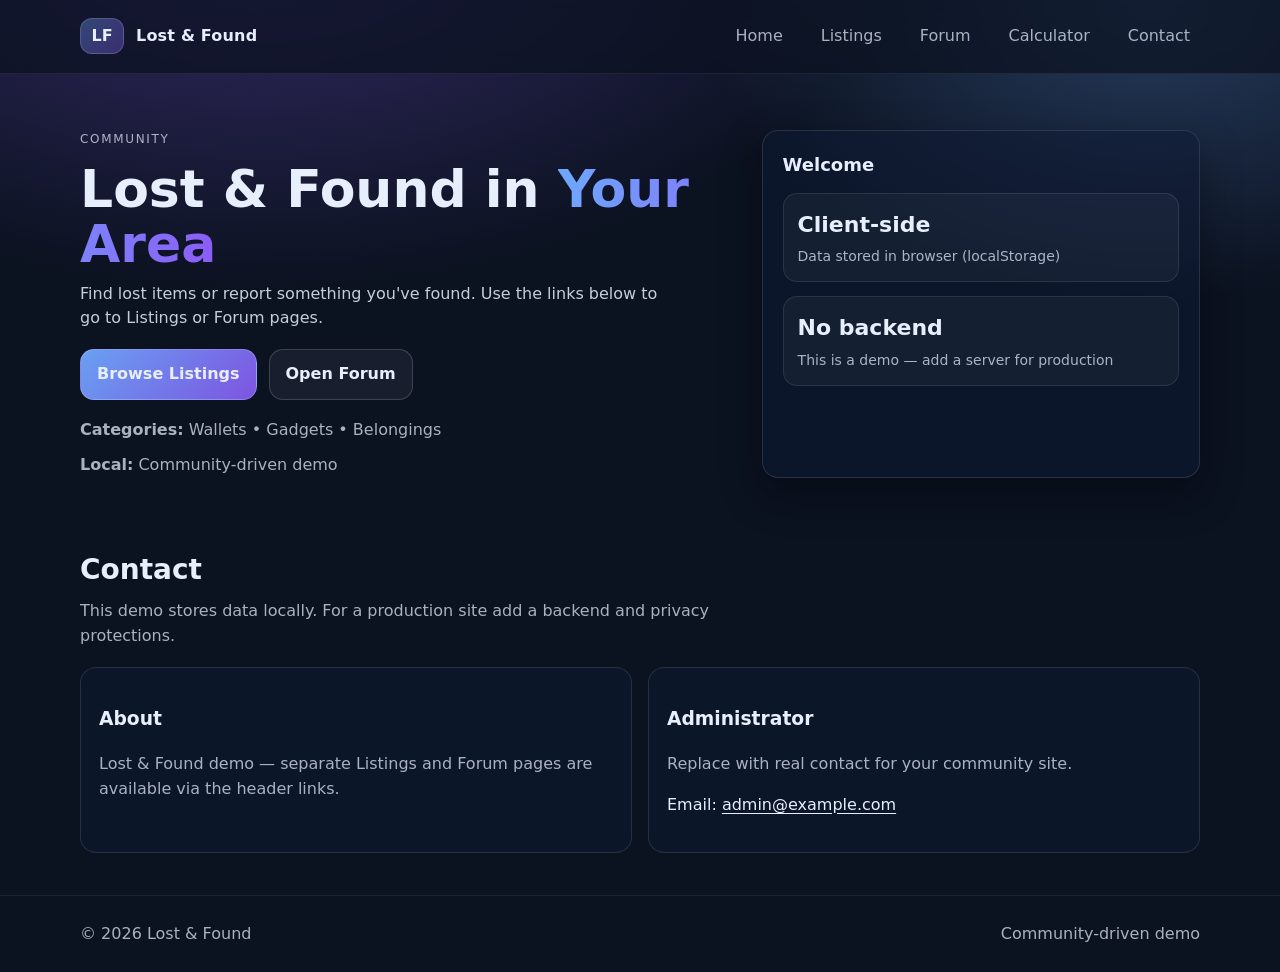
==== index.html @ ac5f8b8d "Publish ingredient costing calculator Co-authored-by: Copilot <223556219+Copilot@users.noreply.githu" ====
﻿<!doctype html>
<html lang="en">
<head>
  <meta charset="utf-8" />
  <meta name="viewport" content="width=device-width, initial-scale=1" />
  <title>Lost & Found — Home</title>
  <link rel="stylesheet" href="styles.css" />
</head>
<body>
  <a class="skip-link" href="#main">Skip to content</a>

  <header class="site-header">
    <div class="container nav">
      <a class="brand" href="index.html" aria-label="Home">
        <span class="brand__initial">LF</span>
        <span class="brand__text">Lost & Found</span>
      </a>

      <nav aria-label="Primary">
        <button class="nav-toggle" type="button" aria-expanded="false" aria-controls="nav-menu">
          Menu
        </button>
        <div id="nav-menu" class="nav-menu" data-open="false">
          <a href="index.html" class="nav-link">Home</a>
          <a href="listings.html" class="nav-link">Listings</a>
          <a href="forum.html" class="nav-link">Forum</a>
          <a href="calculator.html" class="nav-link">Calculator</a>
          <a href="#contact" class="nav-link">Contact</a>
        </div>
      </nav>
    </div>
  </header>

  <main id="main">
    <section class="hero">
      <div class="container hero-grid">
        <div class="hero-copy">
          <p class="eyebrow">Community</p>
          <h1>Lost & Found in <span class="accent">Your Area</span></h1>
          <p class="lead">Find lost items or report something you've found. Use the links below to go to Listings or Forum pages.</p>

          <div class="hero-cta">
            <a class="btn btn-primary" href="listings.html">Browse Listings</a>
            <a class="btn btn-ghost" href="forum.html">Open Forum</a>
          </div>

          <ul class="meta">
            <li><strong>Categories:</strong> Wallets • Gadgets • Belongings</li>
            <li><strong>Local:</strong> Community-driven demo</li>
          </ul>
        </div>

        <div class="hero-card" aria-label="Quick info">
          <h2 class="hero-card__title">Welcome</h2>
          <div class="stats">
            <div class="stat">
              <div class="stat__value">Client-side</div>
              <div class="stat__label">Data stored in browser (localStorage)</div>
            </div>
            <div class="stat">
              <div class="stat__value">No backend</div>
              <div class="stat__label">This is a demo — add a server for production</div>
            </div>
          </div>
        </div>
      </div>
    </section>

    <section id="contact" class="section">
      <div class="container">
        <div class="section-head">
          <h2>Contact</h2>
          <p class="section-subtitle">This demo stores data locally. For a production site add a backend and privacy protections.</p>
        </div>

        <div class="contact">
          <div class="contact__card">
            <h3>About</h3>
            <p class="muted">Lost & Found demo — separate Listings and Forum pages are available via the header links.</p>
          </div>

          <div class="contact__form" style="padding:18px;">
            <h3>Administrator</h3>
            <p class="muted">Replace with real contact for your community site.</p>
            <p>Email: <a class="contact__link" href="mailto:admin@example.com">admin@example.com</a></p>
          </div>
        </div>
      </div>
    </section>
  </main>

  <footer class="site-footer">
    <div class="container footer-inner">
      <span>© <span id="year"></span> Lost & Found</span>
      <span class="muted">Community-driven demo</span>
    </div>
  </footer>

  <script src="script.js"></script>
</body>
</html>
---- styles.css ----
﻿:root{
  --bg:#0b1220;
  --panel:#0f1b33;
  --text:#e7eefc;
  --muted:rgba(231,238,252,.72);
  --border:rgba(231,238,252,.14);
  --primary:#6ea8fe;
  --primary2:#8b5cf6;
  --shadow: 0 16px 40px rgba(0,0,0,.35);
  --radius: 16px;
  --container: 1120px;
  --focus: 0 0 0 4px rgba(110,168,254,.35);
}

*{box-sizing:border-box;}
html{scroll-behavior:smooth;}
body{
  margin:0;
  font-family: ui-sans-serif, system-ui, -apple-system, Segoe UI, Roboto, Arial, "Noto Sans", "Liberation Sans", sans-serif;
  background: radial-gradient(1200px 700px at 20% -10%, rgba(139,92,246,.35), transparent 55%),
              radial-gradient(900px 600px at 90% 0%, rgba(110,168,254,.28), transparent 50%),
              var(--bg);
  color:var(--text);
  line-height:1.55;
}

.skip-link{
  position:absolute;
  left:-999px;
  top:auto;
  width:1px;
  height:1px;
  overflow:hidden;
}
.skip-link:focus{
  left:16px;
  top:16px;
  width:auto;
  height:auto;
  padding:10px 12px;
  background:rgba(15,27,51,.95);
  border:1px solid var(--border);
  border-radius:12px;
  z-index:1000;
  outline:none;
}

.container{
  width: min(var(--container), calc(100% - 32px));
  margin: 0 auto;
}

.site-header{
  position:sticky;
  top:0;
  z-index:50;
  backdrop-filter: blur(10px);
  background: rgba(11,18,32,.7);
  border-bottom: 1px solid rgba(231,238,252,.08);
}

.nav{
  display:flex;
  align-items:center;
  justify-content:space-between;
  padding: 14px 0;
}

.brand{
  display:flex;
  align-items:center;
  gap:12px;
  text-decoration:none;
  color:var(--text);
  font-weight:700;
}
.brand__initial{
  display:grid;
  place-items:center;
  width:44px;
  height:36px;
  border-radius:12px;
  background: linear-gradient(135deg, rgba(110,168,254,.35), rgba(139,92,246,.35));
  border:1px solid rgba(231,238,252,.18);
}
.brand__text{letter-spacing:.2px;}

.nav-toggle{
  display:none;
  background:transparent;
  color:var(--text);
  border:1px solid var(--border);
  border-radius:12px;
  padding:10px 12px;
}

.nav-menu{
  display:flex;
  gap:18px;
  align-items:center;
}
.nav-link{
  color:var(--muted);
  text-decoration:none;
  padding:10px 10px;
  border-radius:12px;
}
.nav-link:hover{color:var(--text); background: rgba(231,238,252,.06);}
.nav-link[aria-current="page"]{color:var(--text); background:rgba(231,238,252,.09);}

.hero{
  padding: 56px 0 28px;
}
.hero-grid{
  display:grid;
  grid-template-columns: 1.2fr .8fr;
  gap: 24px;
  align-items:stretch;
}

.eyebrow{
  margin:0;
  color:var(--muted);
  letter-spacing:.14em;
  text-transform:uppercase;
  font-size:12px;
}

.hero-copy h1{
  margin: 14px 0 10px;
  font-size: clamp(34px, 4.5vw, 52px);
  line-height:1.05;
}

.accent{
  background: linear-gradient(90deg, var(--primary), var(--primary2));
  -webkit-background-clip:text;
  background-clip:text;
  color:transparent;
}

.lead{margin:0 0 18px; color:rgba(231,238,252,.85); font-size: 16px; max-width: 58ch;}

.hero-cta{display:flex; gap:12px; flex-wrap:wrap; margin-bottom:18px;}

.btn{
  display:inline-flex;
  align-items:center;
  justify-content:center;
  gap:10px;
  padding: 12px 16px;
  border-radius:14px;
  text-decoration:none;
  border: 1px solid rgba(231,238,252,.18);
  color: var(--text);
  font-weight: 650;
  cursor:pointer;
  background: rgba(231,238,252,.06);
}
.btn:hover{transform: translateY(-1px); box-shadow: 0 10px 22px rgba(0,0,0,.25);}
.btn:focus{outline:none; box-shadow: var(--focus);}

.btn-primary{
  background: linear-gradient(135deg, rgba(110,168,254,.95), rgba(139,92,246,.9));
  border-color: rgba(231,238,252,.22);
}
.btn-ghost{background: rgba(231,238,252,.06);}

.btn-small{padding:10px 12px; border-radius:12px; font-size:14px;}

.meta{
  list-style:none;
  padding:0;
  margin: 16px 0 0;
  display:grid;
  gap: 10px;
}
.meta li{color:var(--muted);}

.hero-card{
  background: rgba(15,27,51,.55);
  border: 1px solid rgba(231,238,252,.12);
  border-radius: var(--radius);
  box-shadow: var(--shadow);
  padding: 20px;
}
.hero-card__title{margin:0 0 14px; font-size:18px;}

.stats{display:grid; grid-template-columns: 1fr; gap:14px;}
.stat{
  border:1px solid rgba(231,238,252,.10);
  background: rgba(231,238,252,.04);
  border-radius:14px;
  padding:14px;
}
.stat__value{font-weight:800; font-size:22px;}
.stat__label{color:var(--muted); font-size:14px; margin-top:4px;}

.hero-card__links{display:flex; flex-wrap:wrap; gap:10px; margin-top:16px;}

.chip{
  display:inline-flex;
  padding:8px 12px;
  border-radius:999px;
  background: rgba(231,238,252,.06);
  border: 1px solid rgba(231,238,252,.12);
  color: var(--text);
  text-decoration:none;
  font-size: 13px;
}
.chip:hover{background: rgba(231,238,252,.10);}

.section{padding: 42px 0;}
.section--alt{
  background: rgba(15,27,51,.35);
  border-top: 1px solid rgba(231,238,252,.08);
  border-bottom: 1px solid rgba(231,238,252,.08);
}

.section-head{margin-bottom: 18px;}
.section-head h2{margin:0 0 8px; font-size: 28px;}
.section-subtitle{margin:0; color:var(--muted); max-width:70ch;}

.grid{
  display:grid;
  grid-template-columns: repeat(3, minmax(0, 1fr));
  gap: 16px;
}

.card{
  border-radius: var(--radius);
  border: 1px solid rgba(231,238,252,.12);
  background: rgba(15,27,51,.50);
  padding: 18px;
  box-shadow: 0 12px 24px rgba(0,0,0,.20);
}
.card__badge{
  display:inline-flex;
  padding: 7px 10px;
  border-radius: 999px;
  background: rgba(110,168,254,.12);
  border: 1px solid rgba(110,168,254,.25);
  color: rgba(231,238,252,.92);
  font-size: 12px;
  font-weight: 650;
}
.card__title{margin: 12px 0 6px; font-size: 18px;}
.card__desc{margin:0 0 12px; color: rgba(231,238,252,.82);}

.bullets{margin:0; padding-left: 18px; color:var(--muted);}
.bullets li{margin: 6px 0;}

.card__actions{display:flex; gap:10px; flex-wrap:wrap; margin-top: 14px;}

.resume{
  display:flex;
  align-items:center;
  justify-content:space-between;
  gap: 18px;
  padding: 18px;
  border-radius: var(--radius);
  border: 1px solid rgba(231,238,252,.12);
  background: rgba(231,238,252,.04);
}
.resume h3{margin:0 0 6px;}
.resume__left p{margin:0; color:var(--muted);} 
.resume__right{display:flex; flex-direction:column; align-items:flex-start; gap:8px;}
.muted{color:var(--muted); margin:0;}

.contact{
  display:grid;
  grid-template-columns: 1fr 1fr;
  gap: 16px;
}

.contact__card{
  border-radius: var(--radius);
  border: 1px solid rgba(231,238,252,.12);
  background: rgba(15,27,51,.50);
  padding: 18px;
}
.contact__line{margin: 12px 0;}
.contact__label{color:var(--muted); margin-right:10px;}
.contact__link{color:var(--text); text-decoration:underline; text-underline-offset: 3px;}
.contact__chips{display:flex; flex-wrap:wrap; gap:10px; margin-top: 10px;}

.contact__form{
  border-radius: var(--radius);
  border: 1px solid rgba(231,238,252,.12);
  background: rgba(15,27,51,.50);
  padding: 18px;
}

label{display:block; margin: 12px 0;}
label span{display:block; color:var(--muted); margin-bottom:6px; font-size: 13px;}
input, textarea, select{
  width:100%;
  border-radius: 14px;
  padding: 12px 12px;
  border:1px solid rgba(231,238,252,.14);
  background: rgba(231,238,252,.04);
  color: var(--text);
}
input:focus, textarea:focus, select:focus{outline:none; box-shadow: var(--focus); border-color: rgba(110,168,254,.45);} 
textarea{resize: vertical;}

.site-footer{
  padding: 26px 0;
  border-top: 1px solid rgba(231,238,252,.08);
  color: var(--muted);
}
.footer-inner{display:flex; justify-content:space-between; align-items:center; gap:10px; flex-wrap:wrap;}

/* Listings and forum specific styles */
.category-buttons{display:flex; gap:10px; margin: 12px 0 18px; flex-wrap:wrap;}
.listings-grid{display:grid; grid-template-columns: repeat(3, 1fr); gap:14px;}
.listing-card{
  padding:14px; border-radius:12px; background: rgba(231,238,252,.03); border:1px solid rgba(231,238,252,.06);
}
.listing-type{font-weight:700; font-size:13px; padding:6px 8px; border-radius:8px; display:inline-block; margin-bottom:8px;}
.listing-title{font-size:16px; margin:6px 0 8px;}
.listing-desc{color:var(--muted); margin-bottom:8px;}
.listing-contact{color:var(--muted); font-size:13px;}

.forum{display:grid; grid-template-columns: 1fr 1.1fr; gap:18px; align-items:start;}
.forum-list{display:flex; flex-direction:column; gap:12px;}
.forum-post{padding:14px; border-radius:12px; background: rgba(231,238,252,.03); border:1px solid rgba(231,238,252,.06);}
.post-header{display:flex; justify-content:space-between; gap:12px; align-items:center;}
.post-title{font-weight:700;}
.post-body{color:var(--muted); margin:8px 0;}
.post-contact{font-size:13px; color:var(--muted);}
.comment-list{margin-top:10px; padding-top:10px; border-top:1px dashed rgba(231,238,252,.04);}
.comment{margin:8px 0; color:var(--muted);}
.comment-form{margin-top:10px; display:flex; gap:8px;}
.comment-form input{flex:1}

@media (max-width: 920px){
  .hero-grid{grid-template-columns: 1fr;}
  .grid{grid-template-columns: 1fr;}
  .contact{grid-template-columns: 1fr;}
  .resume{flex-direction:column; align-items:flex-start;}
  .listings-grid{grid-template-columns: repeat(2,1fr);}
  .forum{grid-template-columns: 1fr;}
}

@media (max-width: 560px){
  .nav-toggle{display:inline-flex;}
  .nav-menu{
    position:absolute;
    right: 16px;
    top: 66px;
    flex-direction:column;
    align-items:flex-start;
    gap: 8px;
    padding: 12px;
    border-radius: 16px;
    background: rgba(11,18,32,.95);
    border: 1px solid rgba(231,238,252,.12);
    box-shadow: var(--shadow);
    display:none;
  }
  .nav-menu[data-open="true"]{display:flex;}
  .nav{position:relative;}
  .listings-grid{grid-template-columns:1fr;}
}

/* Ingredient costing calculator */
.calculator-main{
  color:#23372d;
  background:
    radial-gradient(900px 480px at 88% 0%, rgba(220,154,116,.14), transparent 58%),
    #f4efe6;
}
.calculator-workspace{padding:48px 0 62px;}
.calculator-intro{max-width:760px; margin:0 0 30px;}
.calculator-kicker,.panel-index{
  margin:0;
  color:#a6533d;
  font-size:12px;
  font-weight:800;
  letter-spacing:.13em;
  text-transform:uppercase;
}
.calculator-kicker span{padding:0 5px; color:#c9aa91;}
.calculator-intro h1{
  margin:13px 0 12px;
  color:#1d382b;
  font-family:Georgia, "Times New Roman", serif;
  font-size:clamp(36px, 5vw, 58px);
  font-weight:500;
  letter-spacing:-.045em;
  line-height:1.04;
}
.calculator-intro h1 em{color:#ad5f47; font-weight:400;}
.calculator-intro > p:last-child{max-width:56ch; margin:0; color:#58675e; font-size:17px;}
.calculator-panel,.earnings-panel{
  border:1px solid #ded8cb;
  border-radius:16px;
  background:rgba(255,253,248,.9);
  box-shadow:0 12px 34px rgba(57,49,36,.055);
}
.ingredients-panel{padding:24px 26px 18px;}
.panel-heading{
  display:flex;
  align-items:flex-end;
  justify-content:space-between;
  gap:20px;
  margin-bottom:20px;
}
.panel-heading h2,.earnings-heading h2{
  margin:5px 0 0;
  color:#20392d;
  font-family:Georgia, "Times New Roman", serif;
  font-size:25px;
  font-weight:500;
  letter-spacing:-.025em;
}
.panel-index span{color:#c9aa91;}
.panel-hint{max-width:38ch; margin:0 0 2px; color:#657067; font-size:13px; text-align:right;}
.ingredient-table-wrap{width:100%; overflow-x:auto;}
.ingredient-table{width:100%; border-collapse:collapse; table-layout:fixed;}
.ingredient-table th{
  padding:0 8px 10px;
  color:#657067;
  font-size:11px;
  font-weight:750;
  letter-spacing:.08em;
  text-align:left;
  text-transform:uppercase;
}
.ingredient-table th:first-child{width:27%; padding-left:0;}
.ingredient-table th:nth-child(2){width:15%;}
.ingredient-table th:nth-child(3){width:13%;}
.ingredient-table th:nth-child(4){width:18%;}
.ingredient-table th:nth-child(5){width:18%;}
.ingredient-table th:last-child{width:44px;}
.ingredient-table td{padding:7px 8px; border-top:1px solid #ebe6dc;}
.ingredient-table td:first-child{padding-left:0;}
.calculator-main input,.calculator-main select{
  width:100%;
  min-width:0;
  min-height:42px;
  padding:9px 11px;
  border:1px solid #d9d5cb;
  border-radius:8px;
  background:#fffefa;
  color:#26392f;
  font:inherit;
  font-size:14px;
}
.calculator-main input::placeholder{color:#8b918b;}
.calculator-main input:focus,.calculator-main select:focus,.calculator-main button:focus-visible{
  outline:3px solid rgba(166,83,61,.28);
  outline-offset:2px;
  border-color:#a6533d;
  box-shadow:none;
}
.calculator-main input:invalid{border-color:#b96752;}
.ingredient-line-total{color:#273d30; font-size:14px; font-weight:750; white-space:nowrap;}
.remove-cell{text-align:right;}
.remove-ingredient{
  width:34px;
  height:34px;
  border:1px solid #e3dcd1;
  border-radius:50%;
  background:transparent;
  color:#8a5142;
  font-size:22px;
  line-height:1;
  cursor:pointer;
}
.remove-ingredient:hover{background:#f7e9e2; border-color:#d9b3a4;}
.ingredient-status{min-height:20px; margin:8px 0 0; color:#914b39; font-size:13px;}
.ingredient-controls{
  display:flex;
  align-items:center;
  justify-content:space-between;
  gap:16px;
  padding-top:14px;
  border-top:1px solid #e6e0d5;
}
.calculator-add{
  display:inline-flex;
  align-items:center;
  gap:8px;
  padding:9px 12px;
  border:1px solid #c9d1c7;
  border-radius:8px;
  background:#edf1e9;
  color:#31503d;
  font:inherit;
  font-size:14px;
  font-weight:700;
  cursor:pointer;
}
.calculator-add span{font-size:19px; line-height:14px;}
.calculator-add:hover{background:#e3eadf;}
.batch-total{display:flex; align-items:center; gap:20px; margin:0; color:#5b675d; font-size:14px;}
.batch-total strong{color:#1f382b; font-size:19px; font-variant-numeric:tabular-nums;}
.calculator-lower{display:grid; grid-template-columns:minmax(260px,.8fr) minmax(0,1.45fr); gap:18px; margin-top:18px; align-items:stretch;}
.production-panel{padding:24px 24px 22px;}
.production-panel .panel-heading{margin-bottom:12px;}
.production-fields{display:grid; gap:7px;}
.calculator-field{display:block; margin:9px 0;}
.calculator-field > span:first-child{display:block; margin-bottom:7px; color:#344b3c; font-size:13px; font-weight:750;}
.calculator-field small{display:block; margin-top:6px; color:#6d776f; font-size:12px;}
.currency-input{position:relative;}
.currency-input > span{
  position:absolute;
  top:50%;
  left:12px;
  z-index:1;
  color:#667066;
  transform:translateY(-50%);
}
.currency-input input{padding-left:27px;}
.earnings-panel{
  padding:24px;
  border-color:#254837;
  background:#234333;
  color:#f8f4ea;
  box-shadow:0 14px 32px rgba(30,56,42,.15);
}
.earnings-heading h2{color:#fffaf0;}
.earnings-panel .panel-index{color:#e3ab91;}
.calculation-message{min-height:22px; margin:14px 0 4px; color:#f0c3a9; font-size:13px;}
.earnings-grid{display:grid; grid-template-columns:repeat(3,minmax(0,1fr)); gap:1px; overflow:hidden; border:1px solid rgba(242,236,221,.2); border-radius:10px; background:rgba(242,236,221,.17);}
.earning{display:flex; min-height:94px; flex-direction:column; justify-content:center; gap:7px; padding:14px; background:#234333;}
.earning--per-item,.earning--batch{grid-column:span 1; min-height:138px; background:#2b5140;}
.earning--per-item{background:#315a47;}
.earning-label{color:#d7e0d5; font-size:12px; font-weight:700; letter-spacing:.025em;}
.earning strong{color:#fff9ee; font-size:clamp(19px,2vw,25px); font-variant-numeric:tabular-nums; line-height:1.15;}
.earning--per-item strong{color:#f1b399; font-family:Georgia, "Times New Roman", serif; font-size:clamp(28px,3vw,37px);}
.earning--batch strong{font-family:Georgia, "Times New Roman", serif; font-size:clamp(25px,2.6vw,33px);}
.earning strong.is-negative{color:#ffc2ad;}
.earning-caption{color:#c6d2c8; font-size:11px; line-height:1.4;}
.earnings-note{margin:13px 0 0; color:#cfdbd0; font-size:12px; line-height:1.5;}
.visually-hidden{
  position:absolute;
  width:1px;
  height:1px;
  padding:0;
  margin:-1px;
  overflow:hidden;
  clip:rect(0,0,0,0);
  white-space:nowrap;
  border:0;
}

@media (max-width: 760px){
  .calculator-workspace{padding-top:36px;}
  .calculator-lower{grid-template-columns:1fr;}
  .earnings-grid{grid-template-columns:repeat(2,minmax(0,1fr));}
  .earning--per-item,.earning--batch{min-height:125px;}
}
@media (max-width: 560px){
  .calculator-intro{margin-bottom:22px;}
  .calculator-intro h1{font-size:39px;}
  .calculator-intro > p:last-child{font-size:15px;}
  .ingredients-panel,.production-panel,.earnings-panel{padding:18px 16px;}
  .panel-heading{align-items:flex-start; flex-direction:column; gap:8px; margin-bottom:14px;}
  .panel-hint{text-align:left;}
  .ingredient-table{table-layout:auto;}
  .ingredient-table thead{
    position:absolute;
    width:1px;
    height:1px;
    padding:0;
    margin:-1px;
    overflow:hidden;
    clip:rect(0,0,0,0);
    white-space:nowrap;
  }
  .ingredient-table,.ingredient-table tbody{display:block;}
  .ingredient-table tbody{display:grid; gap:10px;}
  .ingredient-table tr{
    display:grid;
    grid-template-columns:minmax(0,1fr) minmax(0,1fr);
    gap:4px 10px;
    padding:10px;
    border:1px solid #e8e1d6;
    border-radius:10px;
    background:#fffefa;
  }
  .ingredient-table td,.ingredient-table td:first-child{min-width:0; padding:2px 0; border:0;}
  .ingredient-table td:first-child{grid-column:1 / 2;}
  .ingredient-table td:nth-child(2)::before,.ingredient-table td:nth-child(3)::before,
  .ingredient-table td:nth-child(4)::before,.ingredient-table td:nth-child(5)::before{
    display:block;
    margin:0 0 4px;
    color:#657067;
    content:"";
    font-size:10px;
    font-weight:750;
    letter-spacing:.06em;
    text-transform:uppercase;
  }
  .ingredient-table td:nth-child(2)::before{content:"Amount";}
  .ingredient-table td:nth-child(3)::before{content:"Unit";}
  .ingredient-table td:nth-child(4)::before{content:"Cost / unit ($)";}
  .ingredient-table td:nth-child(5)::before{content:"Line total";}
  .ingredient-table .ingredient-line-total{align-self:center; padding-top:20px;}
  .remove-cell{grid-column:2; grid-row:1; display:flex; justify-content:flex-end; align-items:flex-start;}
  .ingredient-controls{align-items:flex-start; flex-direction:column;}
  .batch-total{width:100%; justify-content:space-between;}
  .earnings-grid{grid-template-columns:1fr 1fr;}
  .earning{min-height:84px; padding:11px;}
  .earning--per-item,.earning--batch{min-height:116px;}
}

@media (prefers-reduced-motion: no-preference){
  .calculator-panel,.earnings-panel{animation:calculator-arrive .38s ease-out both;}
  .earnings-panel{animation-delay:70ms;}
}
@keyframes calculator-arrive{
  from{opacity:.45; transform:translateY(7px);}
  to{opacity:1; transform:translateY(0);}
}
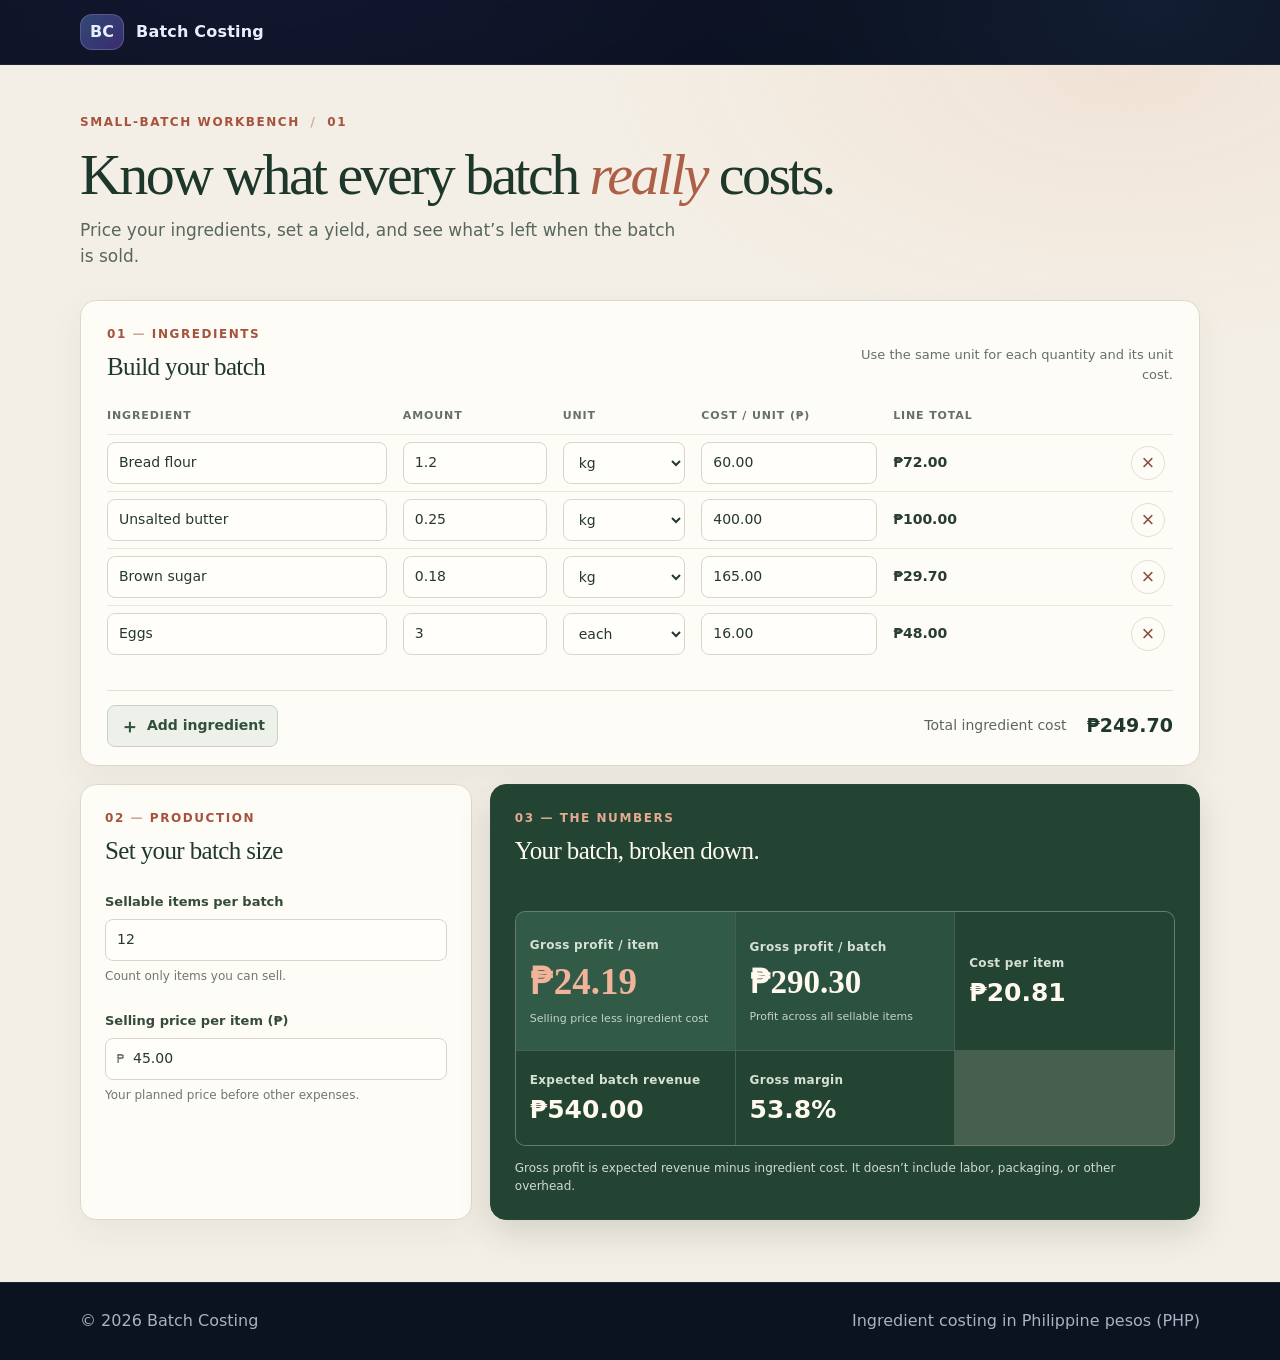
==== commit 6d274ec2: "Make ingredient calculator the site homepage Remove Lost & Found branding and navigation, make the r" ====
--- a/index.html
+++ b/index.html
@@ -1,101 +1,13 @@
-﻿<!doctype html>
-<html lang="en">
-<head>
-  <meta charset="utf-8" />
-  <meta name="viewport" content="width=device-width, initial-scale=1" />
-  <title>Lost & Found — Home</title>
-  <link rel="stylesheet" href="styles.css" />
-</head>
-<body>
-  <a class="skip-link" href="#main">Skip to content</a>
-
-  <header class="site-header">
-    <div class="container nav">
-      <a class="brand" href="index.html" aria-label="Home">
-        <span class="brand__initial">LF</span>
-        <span class="brand__text">Lost & Found</span>
-      </a>
-
-      <nav aria-label="Primary">
-        <button class="nav-toggle" type="button" aria-expanded="false" aria-controls="nav-menu">
-          Menu
-        </button>
-        <div id="nav-menu" class="nav-menu" data-open="false">
-          <a href="index.html" class="nav-link">Home</a>
-          <a href="listings.html" class="nav-link">Listings</a>
-          <a href="forum.html" class="nav-link">Forum</a>
-          <a href="calculator.html" class="nav-link">Calculator</a>
-          <a href="#contact" class="nav-link">Contact</a>
-        </div>
-      </nav>
-    </div>
-  </header>
-
-  <main id="main">
-    <section class="hero">
-      <div class="container hero-grid">
-        <div class="hero-copy">
-          <p class="eyebrow">Community</p>
-          <h1>Lost & Found in <span class="accent">Your Area</span></h1>
-          <p class="lead">Find lost items or report something you've found. Use the links below to go to Listings or Forum pages.</p>
-
-          <div class="hero-cta">
-            <a class="btn btn-primary" href="listings.html">Browse Listings</a>
-            <a class="btn btn-ghost" href="forum.html">Open Forum</a>
-          </div>
-
-          <ul class="meta">
-            <li><strong>Categories:</strong> Wallets • Gadgets • Belongings</li>
-            <li><strong>Local:</strong> Community-driven demo</li>
-          </ul>
-        </div>
-
-        <div class="hero-card" aria-label="Quick info">
-          <h2 class="hero-card__title">Welcome</h2>
-          <div class="stats">
-            <div class="stat">
-              <div class="stat__value">Client-side</div>
-              <div class="stat__label">Data stored in browser (localStorage)</div>
-            </div>
-            <div class="stat">
-              <div class="stat__value">No backend</div>
-              <div class="stat__label">This is a demo — add a server for production</div>
-            </div>
-          </div>
-        </div>
-      </div>
-    </section>
-
-    <section id="contact" class="section">
-      <div class="container">
-        <div class="section-head">
-          <h2>Contact</h2>
-          <p class="section-subtitle">This demo stores data locally. For a production site add a backend and privacy protections.</p>
-        </div>
-
-        <div class="contact">
-          <div class="contact__card">
-            <h3>About</h3>
-            <p class="muted">Lost & Found demo — separate Listings and Forum pages are available via the header links.</p>
-          </div>
-
-          <div class="contact__form" style="padding:18px;">
-            <h3>Administrator</h3>
-            <p class="muted">Replace with real contact for your community site.</p>
-            <p>Email: <a class="contact__link" href="mailto:admin@example.com">admin@example.com</a></p>
-          </div>
-        </div>
-      </div>
-    </section>
-  </main>
-
-  <footer class="site-footer">
-    <div class="container footer-inner">
-      <span>© <span id="year"></span> Lost & Found</span>
-      <span class="muted">Community-driven demo</span>
-    </div>
-  </footer>
-
-  <script src="script.js"></script>
-</body>
-</html>
+<!doctype html>
+<html lang="en">
+<head>
+  <meta charset="utf-8" />
+  <meta name="viewport" content="width=device-width, initial-scale=1" />
+  <meta http-equiv="refresh" content="0; url=calculator.html" />
+  <link rel="canonical" href="calculator.html" />
+  <title>Ingredient Cost Calculator | Batch Costing</title>
+</head>
+<body>
+  <p>Opening the <a href="calculator.html">ingredient cost calculator</a>…</p>
+</body>
+</html>
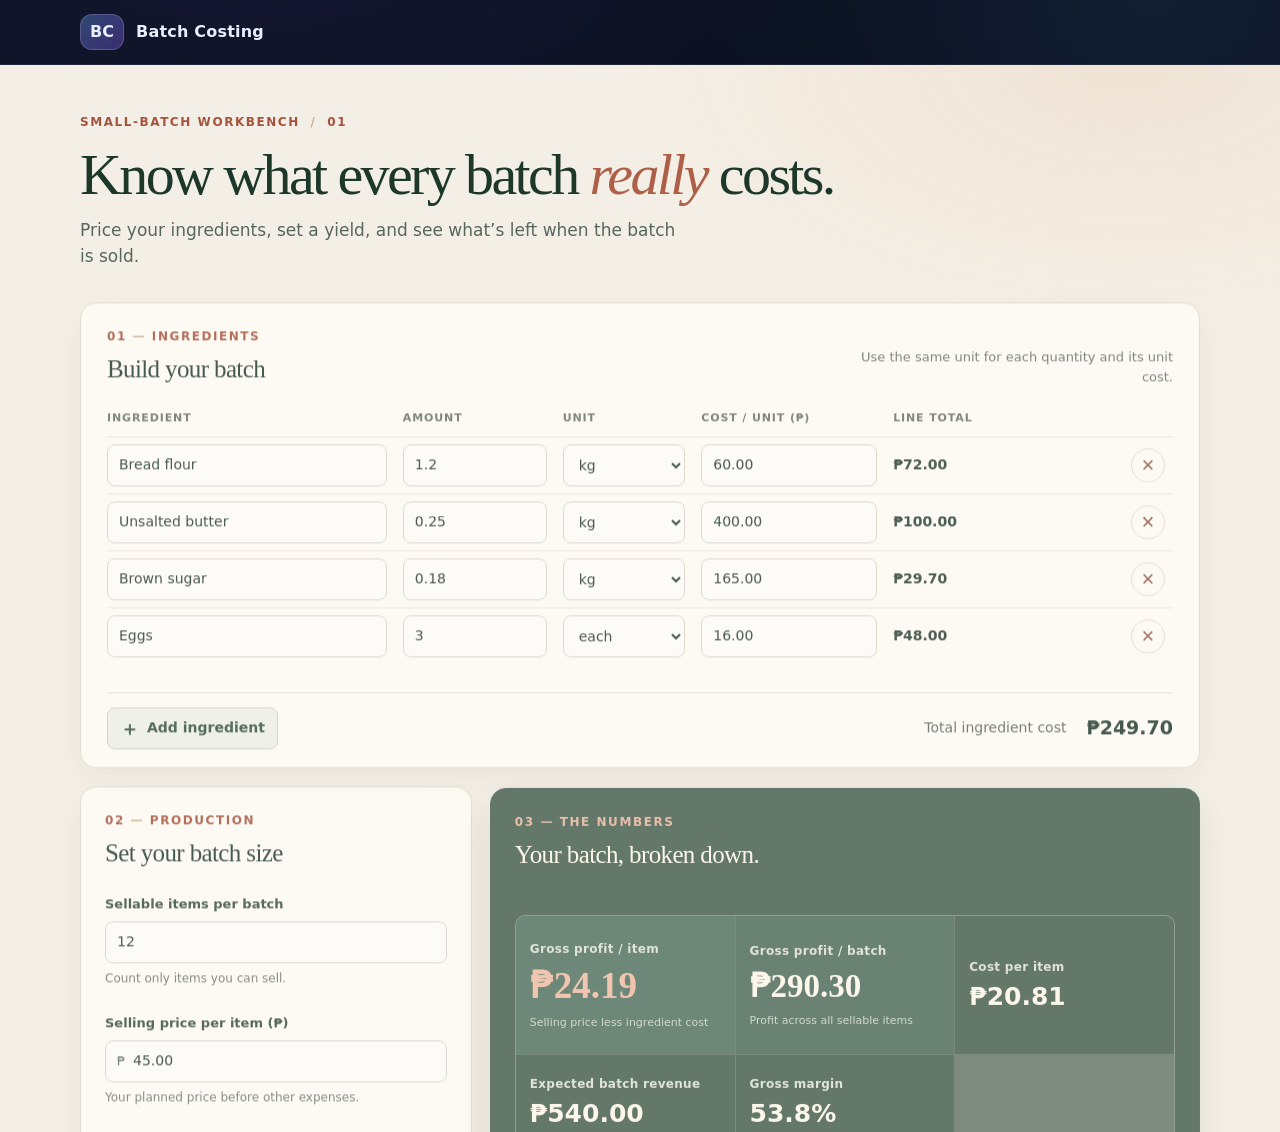
==== commit 8d742de1: "Update index.html Avoid stale calculator cache at site root.  Co-authored-by: Copilot <223556219+C" ====
--- a/index.html
+++ b/index.html
@@ -3,11 +3,11 @@
 <head>
   <meta charset="utf-8" />
   <meta name="viewport" content="width=device-width, initial-scale=1" />
-  <meta http-equiv="refresh" content="0; url=calculator.html" />
+  <meta http-equiv="refresh" content="0; url=calculator.html?v=standalone" />
   <link rel="canonical" href="calculator.html" />
   <title>Ingredient Cost Calculator | Batch Costing</title>
 </head>
 <body>
-  <p>Opening the <a href="calculator.html">ingredient cost calculator</a>…</p>
+  <p>Opening the <a href="calculator.html?v=standalone">ingredient cost calculator</a>…</p>
 </body>
 </html>
